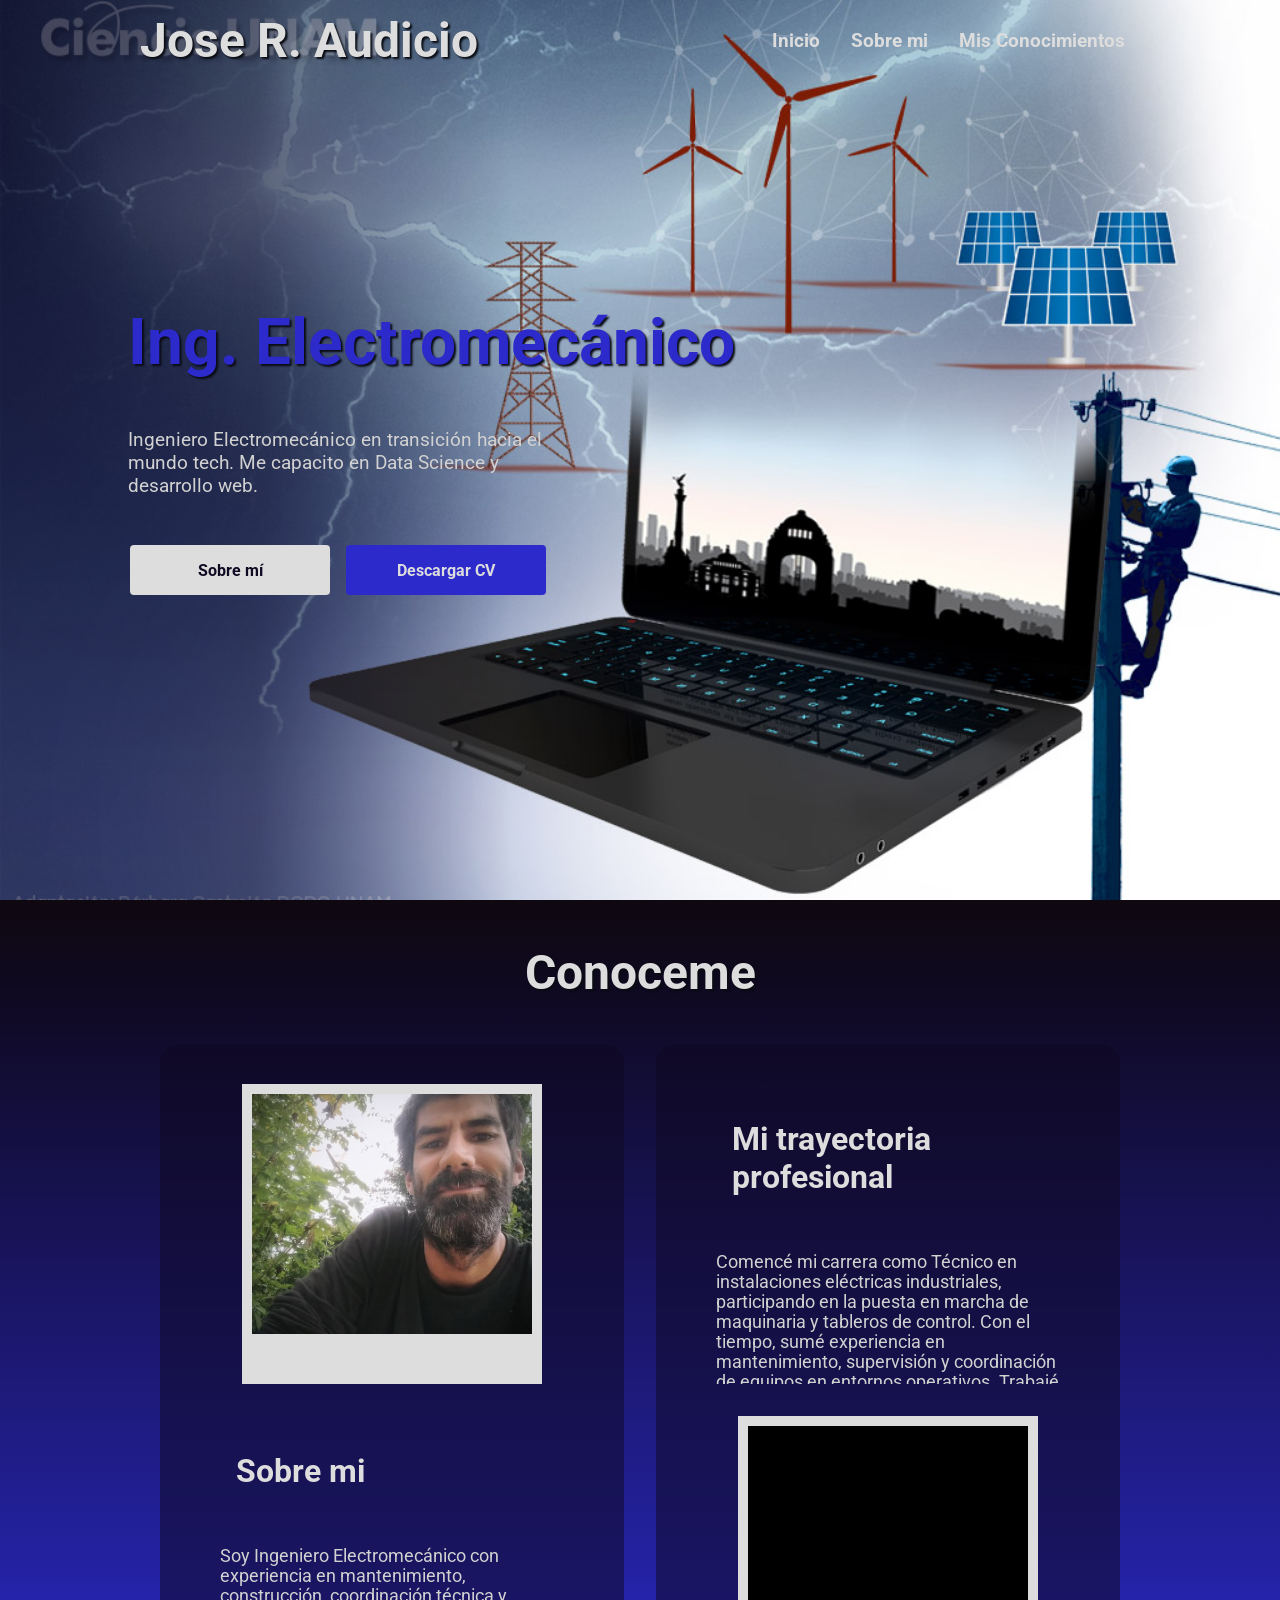
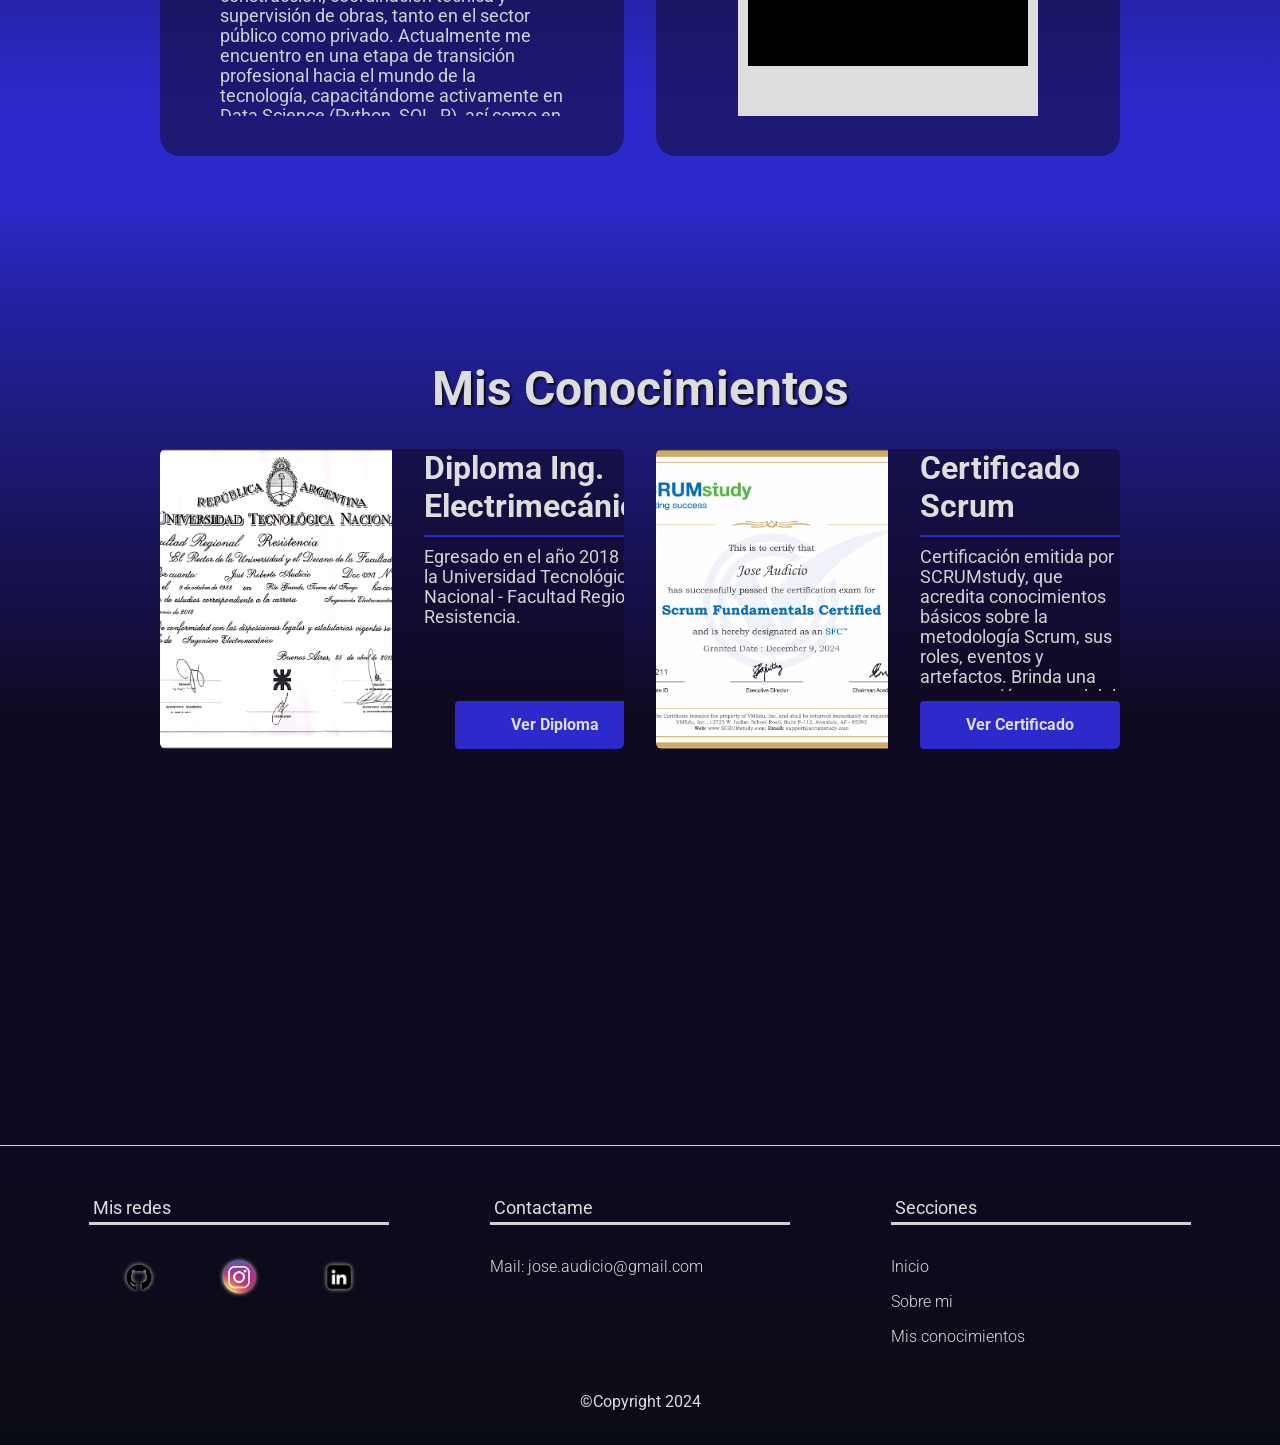
==== index.html @ 69bcb444 "Subida inicial del portfolio" ====
<!DOCTYPE html>
<html lang="es">
  <!-- explicacion: lo primero que deben incluir dentro del documento html es el head, 
    dentro de el agregaremos titulo, enlaces a hojas de estilo y fuentes entre otras cosas -->
  <head>
    <meta charset="UTF-8" />
    <meta name="viewport" content="width=device-width, initial-scale=1.0" />
    <title>Portfolio</title>
    <link rel="stylesheet" href="style.css" />
    <link rel="preconnect" href="https://fonts.googleapis.com" />
    <link rel="preconnect" href="https://fonts.gstatic.com" crossorigin />
    <link
      href="https://fonts.googleapis.com/css2?family=Roboto:wght@300;400;700&display=swap"
      rel="stylesheet"
    />
    <link rel="shortcut icon" href="./assets/favicon.ico" type="image/x-icon" /> <!-- CAMBIAR ESTAS IMAGENES/ICONOS-->
  </head>
  <!-- repaso de la estructura del head -->
  <!-- explicacion: Luego deben agregar el body -->
  <body class="scroll">
    <!-- explicacion: dentro del body lo primero que deben agregar es el header y la barra de navegacion -->
    <header class="encabezado">
      <nav class="navegacion">
        <a class="navegacion__enlace" href="#presentacion">
          <h2 class="navegacion__titulo">Jose R. Audicio</h2>
        </a>
        <ul class="enlaces">
          <li class="enlaces__item">
            <a class="enlaces__enlace" href="#presentacion">Inicio</a>
          </li>
          <li class="enlaces__item">
            <a class="enlaces__enlace" href="#sobre-mi">Sobre mi</a>
          </li>
          <li class="enlaces__item">
            <a class="enlaces__enlace" href="#conocimientos">Mis Conocimientos</a>
          </li>
        </ul>
      </nav>
    </header>
    <!-- repaso de la estructura del header y explicacion de los enlaces -->

    <!-- explicacion: A continuacion incluiremos la etiqueta main -->
    <main class="principal">
      <!-- explicacion: dentro de esta etiqueta agregaremos las diferentes secciones de nuestra página -->

      <!-- explicacion: Comenzaremos incluyendo una vista de presentacion -->
      <section class="presentacion" id="presentacion">
        <div class="presentacion__contenedor_info">
          <h1 class="presentacion__titulo">Ing. Electromecánico</h1>
          <p class="presentacion__parrafo">
            Ingeniero Electromecánico en transición hacia el mundo tech. Me capacito en Data Science y desarrollo web.
          </p>
          <div class="presentacion__contenedor_botones">
            <a href="#sobre-mi" class="boton" role="button">Sobre mí</a>
            <a
              href="./assets/docs/CV - Jose Audicio.pdf"
              target="_blank"
              class="boton boton_oscuro"
              role="button"
              >Descargar CV</a
            >
          </div>
        </div>
      </section>
      <!-- repaso de las partes de la seccion -->

      <!-- explicacion: Ahora agregaremos una seccion donde nos explayaremos 
        sobre nuestra historia personal, para ello escribiremos lo siguiente -->
      <article class="articulo sobre_mi" id="sobre-mi">
        <h2 class="articulo__titulo">Conoceme</h2>
        <div class="articulo__contenedor_descripciones">
          <section class="seccion_descripcion">
            <div class="seccion_descripcion__porta_retrato">
              <img
                class="seccion_descripcion__imagen"
                src="./assets/images/profile/yo-temp.png"
                alt="foto personal"
                title="Yo"
              />
            </div>
            <div
              class="seccion_descripcion__info scroll scroll_fino scroll_gris"
              aria-label="descripcion personal"
            >
              <h3 class="seccion_descripcion__titulo" id="sobre_mi">
                Sobre mi
              </h3>
              <p
                class="seccion_descripcion__parrafo"
                aria-label="Detalles sobre mi"
                aria-describedby="sobre_mi"
              >
              Soy Ingeniero Electromecánico con experiencia en mantenimiento, construcción, coordinación técnica y supervisión de obras,
              tanto en el sector público como privado. 
              Actualmente me encuentro en una etapa de transición profesional hacia el mundo de la tecnología, 
              capacitándome activamente en Data Science (Python, SQL, R), así como en herramientas de desarrollo web como HTML, CSS y Git/GitHub.
              Busco combinar mi base técnica y resolutiva con nuevas habilidades digitales para aportar valor en proyectos innovadores y con impacto.
              </p>
            </div>
          </section>
          <!-- explicacion: seguidamente tendremos una seccion muy similar a la anterior 
            pero cambiaremos el orden de los elementos dejando la imagen al final -->
          <section class="seccion_descripcion">
            <div
              class="seccion_descripcion__info scroll scroll_fino scroll_gris"
              aria-label="descripcion personal"
            >
              <h3 class="seccion_descripcion__titulo" id="mis_trayectoria">
                Mi trayectoria profesional
              </h3>
              <p
                class="seccion_descripcion__parrafo"
                aria-label="Detalles de mi trayectoria"
                aria-describedby="mi_trayectoria_titulo"
              >
              Comencé mi carrera como Técnico en instalaciones eléctricas industriales, participando en la puesta en marcha de maquinaria y tableros de control. 
              Con el tiempo, sumé experiencia en mantenimiento, supervisión y coordinación de equipos en entornos operativos. 
              Trabajé en empresas de distintos rubros, incluyendo la agroindustria y el sector gastronómico, donde llegué a desempeñarme como encargado de operaciones. A lo largo de estos años, 
              desarrollé habilidades técnicas, de gestión y resolución de problemas, que hoy complemento con formación en tecnologías digitales.
              </p>
            </div>
            <div class="seccion_descripcion__porta_retrato">
              <img
                class="seccion_descripcion__imagen"
                src="./assets/images/profile/negro.png"
                alt="negro"
                title="negro"
              />
            </div>
          </section>
        </div>
      </article>
      <!-- repaso article sobre mi y su estructura -->

      <!-- explicacion: En la seccion que sigue agregaremos los proyectos en los que trabajaron,
      no se preocupen si todavia no cuentan con ninguno, en el momento que comiencen a construirlos 
      podran ir actualizando la informacion de esta seccion -->
      <article class="articulo conocimientos" id="conocimientos">
        <h2 class="articulo__titulo">Mis Conocimientos</h2>
        <div class="contenedor_tarjetas_grid">
          <article
          class="tarjeta"
          aria-label="presentacion de mis conocimientos"
          >
            <img
              class="tarjeta__imagen"
              src="./assets/images/conocimientos/titulo.png"
              alt="imagen del proyecto"
              title="conocimientos 1"
            />
            <div class="tarjeta__contenido">
              <h3 class="tarjeta__titulo" id="titulo_proyecto_1">Diploma Ing. Electrimecánico</h3>
              <span class="tarjeta__divisor"></span>
              <p
                class="tarjeta__parrafo scroll scroll_fino"
                aria-label="descripcion de proyecto personal"
                aria-describedby="titulo_conocimientos_1"
              >
                Egresado en el año 2018 de la Universidad Tecnológica Nacional - Facultad Regional Resistencia.
              </p>
              <a href="./assets/docs/Titulo UTN.pdf" class="boton boton_oscuro" target="_blank"
                >Ver Diploma</a
              >
            </div>
          </article>
          <!-- explicacion: pueden agregar tantas tarjetas como deseen, para ejemplificar agregaremos seis. 
            Podemos hacerlo simplemente copiando y pegando. Yo en mi caso en algunas tarjetas agregare un pequeño cambio a los botones  -->
          <article
          class="tarjeta"
          aria-label="presentacion de mis conocimientos"
          >
            <img
              class="tarjeta__imagen"
              src="./assets/images/conocimientos/scrum.png"
              alt="imagen del proyecto"
              title="conocimientos 2"
            />
            <div class="tarjeta__contenido">
              <h3 class="tarjeta__titulo" id="titulo_proyecto_2">Certificado Scrum</h3>
              <span class="tarjeta__divisor"></span>
              <p
                class="tarjeta__parrafo scroll scroll_fino scroll_gris"
                aria-label="descripcion de proyecto personal"
                aria-describedby="titulo_conocimientos_2"
              >
              Certificación emitida por SCRUMstudy, que acredita conocimientos básicos sobre la metodología Scrum, 
              sus roles, eventos y artefactos. Brinda una comprensión general del marco ágil para la gestión de proyectos 
              y el trabajo en equipo.
              </p>
              <a href="./assets/docs/ScrumFundamentalsCertified-JoseAudicio-1060211.pdf" class="boton boton_oscuro" target="_blank"
                >Ver Certificado</a
              >
            </div>
          </article>
        </div>
      </article>
      <!-- repaso del articulo conocimientos -->
    </main>
    <!-- repaso de todo lo incluido en la etiqueta main -->

    <!-- Por ultimo deben agregar la etiqueta footer. 
      En esta aparecera nuestra informacion de contacto y 
      también inluiremos enlaces de navegacion y derechos. -->
    <footer class="pie_de_pagina" role="contentinfo">
      <!-- explicacion: la primer columna sera para nuestras redes,
        cabe aclarar que la estructura sera similar en todos los casos y solo habrá pequeños cambios -->
      <div class="pie_de_pagina__columna">
        <h4 class="pie_de_pagina__titulo_columna">Mis redes</h4>
        <ul class="enlaces enlaces_redes">
          <li class="enlaces__item">
            <a
              class="enlaces__enlace enlaces__enlace_footer"
              href="https://github.com/JosePaen"
              target="_blank"
              ><img
                class="enlaces__icono"
                src="./assets/images/logos/github-logo.png"
                alt="logo de github"
                title="github"
            /></a>
          </li>
          <li class="enlaces__item">
            <a
              class="enlaces__enlace enlaces__enlace_footer"
              href="https://www.instagram.com/josepaen/"
              target="_blank"
            >
              <img
                class="enlaces__icono"
                src="./assets/images/logos/ig-logo.png"
                alt="logo de instagram"
                title="instagram"
              />
            </a>
          </li>
          <li class="enlaces__item">
            <a
              class="enlaces__enlace enlaces__enlace_footer"
              href="https://www.linkedin.com/in/jose-audicio/"
              target="_blank"
              ><img
                class="enlaces__icono"
                src="./assets/images/logos/linkedin-logo.png"
                alt="logo de X"
                title="X"
            /></a>
          </li>
        </ul>
      </div>
      <!-- explicacion: la segunda columna sera para nuestros medios de contacto  -->
      <div class="pie_de_pagina__columna">
        <h4 class="pie_de_pagina__titulo_columna">Contactame</h4>
        <ul class="enlaces enlaces_vertical">
          <li class="enlaces__item">
            <a
              class="enlaces__enlace enlaces__enlace_footer"
              href="mailto:jose.audicio@gmail.com"
              target="_blank"
              >Mail: jose.audicio@gmail.com</a
            >
          </li>
        </ul>
      </div>
      <!-- explicacion: la ultima columna sera para los enlaces de navegacion -->
      <div class="pie_de_pagina__columna" role="navigation">
        <h4 class="pie_de_pagina__titulo_columna">Secciones</h4>
        <ul class="enlaces enlaces_vertical">
          <li class="enlaces__item">
            <a
              class="enlaces__enlace enlaces__enlace_footer"
              href="#presentacion"
              >Inicio</a
            >
          </li>
          <li class="enlaces__item">
            <a class="enlaces__enlace enlaces__enlace_footer" href="#sobre-mi"
              >Sobre mi</a
            >
          </li>
          <li class="enlaces__item">
            <a class="enlaces__enlace enlaces__enlace_footer" href="#conocimientos"
              >Mis conocimientos</a
            >
          </li>
        </ul>
      </div>
      <!-- por ultimo los derechos de la pagina -->
      <div class="pie_de_pagina__copyright">
        <p>©️Copyright 2024</p>
      </div>
    </footer>
    <!-- repaso de los elementos en el footer -->
  </body>
</html>
---- style.css ----
:root {
    /* colors */
    --texto-primario: #dddddd;
    --texto-secundario: #d1d1d1;
    --fondo-primario: #0f0921;
    --fondo-primario-transparente: #0f092180;
    --fondo-secundario: #0a0c13;
    --color-primario: #2c2acb;
    --color-primario-apagado: #2422a3;
    --color-secundario: #9b70f9;
    --color-terciario: #6f6f6f;
  
    /* sizes */
    --presentacion-titulo-tamanio: 4rem;
    --presentacion-titulo-tamanio-grande: 3.4rem;
    --presentacion-descripcion-tamanio: 1.2rem;
    --titulo-tamanio: 3rem;
    --sub-titulo-tamanio: 2rem;
    --texto-tamanio: 1.1rem;
    --enlaces-tamanio: 1.2rem;
    --texto-peso-grueso: 700;
    --texto-peso-regular: 400;
    --texto-peso-fino: 300;
  }
  
  /* estilos generales */
  * {
    /* normalizador */
    box-sizing: border-box;
    padding: 0;
    margin: 0;
    /* generales */
    color: var(--texto-primario);
    scroll-behavior: smooth;
    font-family: "Roboto", sans-serif;
    font-style: normal;
  }
  
  html {
    background-color: var(--fondo-primario);
  }
  body {
    min-height: 100%;
    position: relative;
  }
  
  /* Hola, en este video continuaremos agregando estilos al proyecto. 
  Para esto mismo deberemos utilizar las clases que utilizamos anteriormente en las etiquetas de html. 
  Comencemos siguiendo la estructura de nuestro documento html de arriba hacia abajo. Para facilitar esto
  escribamos la misma (comentarios: encabezado, principal, presentacion, articulo, seccion descripcion,
   pie de pagina) 
  recuerden que tambien teniamos elementos que podian repetirse en varios lugares de la pagina, los mismos 
  los escribiremos al final (comentarios: enlaces, botones, tarjetas) */
  
  /* encabezado */
  .encabezado { /* listo */
    position: absolute;
    width: 100%;
    left: 0;
    top: 0;
  }
  .navegacion {  /* listo */
    height: 80px;
    display: flex;
    justify-content: space-around;
    align-items: center;
    background-color: transparent;
  }
  .navegacion__enlace { /* listo */
    text-decoration: none;
  }
  .navegacion__titulo { /* listo */
    font-size: var(--titulo-tamanio);
    text-shadow: 2px 2px 2px var(--fondo-secundario);
  }
  
  /* principal */
  .principal { /* listo */
    background-color: var(--fondo-primario);
  }
  
  /* presentacion */
  .presentacion { /* listo */
    width: 100%; 
    height: 100vh;
    background-image: url("./assets/images/profile/transicion_elec_soft.png");
    background-size: cover;
    background-position: center;
  }
  .presentacion__contenedor_info { /* listo */
    width: 100%;
    height: 100%;
    padding: 10%;
    display: flex;
    flex-direction: column;
    justify-content: center;
    align-items: flex-start;
    gap: 3rem;
    background: linear-gradient(
      90deg,
      var(--fondo-primario-transparente) 20%,
      transparent 40%
    );
  }
  .presentacion__contenedor_botones {
    width: 420px;
    display: flex;
    justify-content: center;
    gap: 1rem;
  }
  
  .presentacion__titulo { /* listo */
    font-size: var(--presentacion-titulo-tamanio);
    color: var(--color-primario);
    text-shadow: 2px 2px 2px var(--fondo-secundario);
    /*  animation: cambiar-color 8s linear infinite alternate; */
  }
  
  .presentacion__parrafo { /* listo */
    max-width: 460px;
    font-size: var(--presentacion-descripcion-tamanio);
    color: var(--texto-secundario);
    text-wrap: pretty;
  }
  
  /* articulo */
  .articulo { /* listo */
    width: 100%;
    height: 100vh;
    padding: 2rem 10rem;
    display: flex;
    flex-direction: column;
    justify-content: space-evenly;
    align-items: center;
    gap: 1rem;
  }
  .sobre_mi { /* listo */
    background: linear-gradient(
      180deg,
      rgb(15 8 16) 0%,
      var(--fondo-primario) 10%,
      var(--color-primario-apagado) 75%,
      var(--color-primario) 90%
    );
  }
  .conocimientos { /* listo */
    background: linear-gradient(
      180deg,
      var(--color-primario) 0%,
      var(--color-primario-apagado) 10%,
      var(--fondo-primario) 55%
    );
    /* eliminar en el video 3 */
    height: max-content;
    padding-top: 10rem;
  }
  
  .articulo__titulo {
    font-size: var(--titulo-tamanio);
    text-align: center;
    margin-bottom: 1rem;
    text-shadow: 2px 2px 2px var(--fondo-secundario);
  }
  .articulo__contenedor_descripciones {
    display: flex;
    justify-content: center;
    gap: 2rem;
  }
  
  /* seccion descripcion */
  .seccion_descripcion { /* listo */
    /* position: relative; */
    display: flex;
    flex-direction: column;
    justify-content: center;
    align-items: center;
    gap: 2rem;
    padding: 40px;
    background-color: var(--fondo-primario-transparente);
    border-radius: 20px;
  }
  
  .seccion_descripcion__porta_retrato {
    height: 300px;
    width: 300px;
    padding: 10px;
    background-color: var(--texto-primario);
    /*   background-color: transparent; */
    cursor: pointer;
  }
  .seccion_descripcion__imagen { /* listo */
    width: 100%;
    height: 240px;
    /* width: 300px;
    height: 300px;
    padding: 10px;
    padding-bottom: 50px;
    background-color: var(--texto-primario);
    position: absolute;
    top: 40px;
    left: 50%;
    transform: translateX(-50%); */
    object-fit: cover;
    /* transition: left 0.3s ease, right 0.3s ease, top 0.3s ease, bottom 0.3s ease,
      width 0.3s ease, height 0.3s ease, padding 0.3s ease,
      background-color 0.3s ease, transform 0.3s ease,
      border-radius 0.1s 0.2s ease; */
  }
  /* .seccion_descripcion__imagen_variante {
    top: auto;
    bottom: 40px;
  }
  
  .seccion_descripcion__imagen:hover {
    width: 100%;
    height: 100%;
    padding: 10px;
    background-color: var(--texto-primario);
    left: 0;
    top: 0;
    border-radius: 20px;
    transform: translateX(0);
  }
  .seccion_descripcion__imagen_variante:hover {
    top: auto;
    bottom: 0;
  } */
  
  .seccion_descripcion__info { /* listo */
    display: flex;
    flex-direction: column;
    max-width: 800px;
    max-height: 300px;
    align-items: flex-start;
    overflow-y: auto;
    overflow-x: hidden;
    padding: 20px;
  }
  .seccion_descripcion__titulo {
    font-size: var(--sub-titulo-tamanio);
    padding: 1rem;
    margin-bottom: 40px;
  }
  .seccion_descripcion__parrafo {
    font-size: var(--texto-tamanio);
    color: var(--texto-secundario);
    text-wrap: pretty;
  }
  
  /* pie de pagina */
  .pie_de_pagina {
    width: 100%;
    height: 300px;
    display: flex;
    padding: 20px;
    padding-top: 3rem;
    justify-content: space-evenly;
    align-items: flex-start;
    flex-wrap: wrap;
    gap: 2rem;
    background-color: var(--fondo-primario);
    background: linear-gradient(
      180deg,
      var(--fondo-primario) 0%,
      var(--fondo-secundario) 100%
    );
    border-top: 1px solid var(--texto-secundario);
  }
  .pie_de_pagina__columna {
    flex-basis: 300px;
    min-height: 100px;
    display: flex;
    flex-direction: column;
    justify-content: flex-start;
    align-items: flex-start;
    gap: 2rem;
  }
  .pie_de_pagina__copyright {
    flex-basis: 100%;
    display: flex;
    justify-content: center;
    align-items: center;
  }
  .pie_de_pagina__titulo_columna {
    width: 100%;
    font-size: var(--texto-tamanio);
    font-weight: var(--texto-peso-regular);
    padding: 4px;
    border-bottom: 3px solid var(--texto-secundario);
  }
  /* enlaces */
  .enlaces {
    width: 30%;
    display: flex;
    justify-content: space-around;
    align-items: center;
  }
  .enlaces_redes {
    width: 100%;
  }
  .enlaces_vertical {
    width: 100%;
    flex-direction: column;
    gap: 1rem;
    align-items: flex-start;
  }
  .enlaces__item {
    list-style: none;
  }
  .enlaces__enlace {
    font-size: var(--enlaces-tamanio);
    font-weight: var(--texto-peso-grueso);
    color: var(--texto-primario);
    text-decoration: none;
    /* transition: color 0.3s ease; */
  }
  .enlaces__enlace_footer {
    font-size: var(--enlaces-tamanio-pequenio);
    font-weight: var(--texto-peso-fino);
  }
  .enlaces__icono {
    width: 40px;
    aspect-ratio: 1;
    filter: drop-shadow(0px 0px 2px var(--texto-primario));
  }
  /* .enlaces__icono:hover {
    filter: drop-shadow(0px 0px 4px var(--texto-primario));
  }
  .enlaces__enlace:hover,
  .enlaces__enlace:focus {
    color: var(--color-primario);
  } */
  /* botones */
  .boton {
    display: flex;
    justify-content: center;
    align-items: center;
    width: 200px;
    height: 50px;
    font-weight: var(--texto-peso-grueso);
    text-decoration: none;
    background-color: var(--texto-primario);
    color: var(--fondo-primario);
    border-radius: 4px;
    /* transition: background-color 0.3s ease, color 0.3s ease; */ /* agregar en semana siguiente */
  }
  /* .boton:hover {
    color: var(--texto-primario);
    background-color: var(--color-primario-apagado);
  } */
  .boton_oscuro {
    color: var(--texto-primario);
    background-color: var(--color-primario);
  }
  /* .boton_oscuro:hover {
    color: var(--texto-primario);
    background-color: var(--color-primario-apagado);
  } */
  
  /* tarjetas */
  .contenedor_tarjetas_grid {
    display: grid;
    grid-template-columns: 1fr 1fr;
    /* grid-template-columns: 1fr 1fr 1fr; */
    grid-template-rows: 1fr 1fr auto;
    gap: 2rem;
  }
  .tarjeta {
    max-width: 600px;
    height: 300px;
    background-color: var(--fondo-primario-transparente);
    border-radius: 0.375rem;
    box-shadow: 0 0 8px var(--color-primario-transparente);
    /* position: relative; */
    overflow: hidden;
    /* transition: box-shadow 0.3s ease; */
    /* eliminar display flex en video 3 */
    display: flex;
  }
  .tarjeta__contenido {
    /* position: absolute;
    left: 0;
    top: 0;
    height: 100%;
    width: 100%;*/
    padding: 0 2rem;
    display: flex;
    flex-direction: column;
    justify-content: center;
    align-items: flex-start;
    gap: 10px;
    /* background-color: var(--fondo-primario-transparente); */
    /* backdrop-filter: blur(4px); */
    /* opacity: 0; */
    /* transition: opacity 0.3s ease; */
  }
  .tarjeta__contenido .boton {
    align-self: flex-end;
  }
  .tarjeta__titulo {
    font-size: var(--sub-titulo-tamanio);
  }
  .tarjeta__divisor {
    width: 100%;
    height: 2px;
    background-color: var(--color-primario);
  }
  
  .tarjeta__parrafo {
    font-size: var(--texto-tamanio);
    color: var(--texto-secundario);
    overflow: auto;
    flex-basis: 150px;
    text-wrap: pretty;
  }
  .tarjeta__imagen {
    height: 100%;
    width: 50%;
    /* width: 100%; */
    object-fit: cover;
    /* transition: transform 0.3s ease-in; */
  }
  /* .tarjeta:hover {
    box-shadow: 0px 0px 12px var(--fondo-secundario);
  }
  .tarjeta:hover > .tarjeta__imagen {
    transform: scale(1.2);
  }
  .tarjeta:hover > .tarjeta__contenido {
    opacity: 1;
  } */
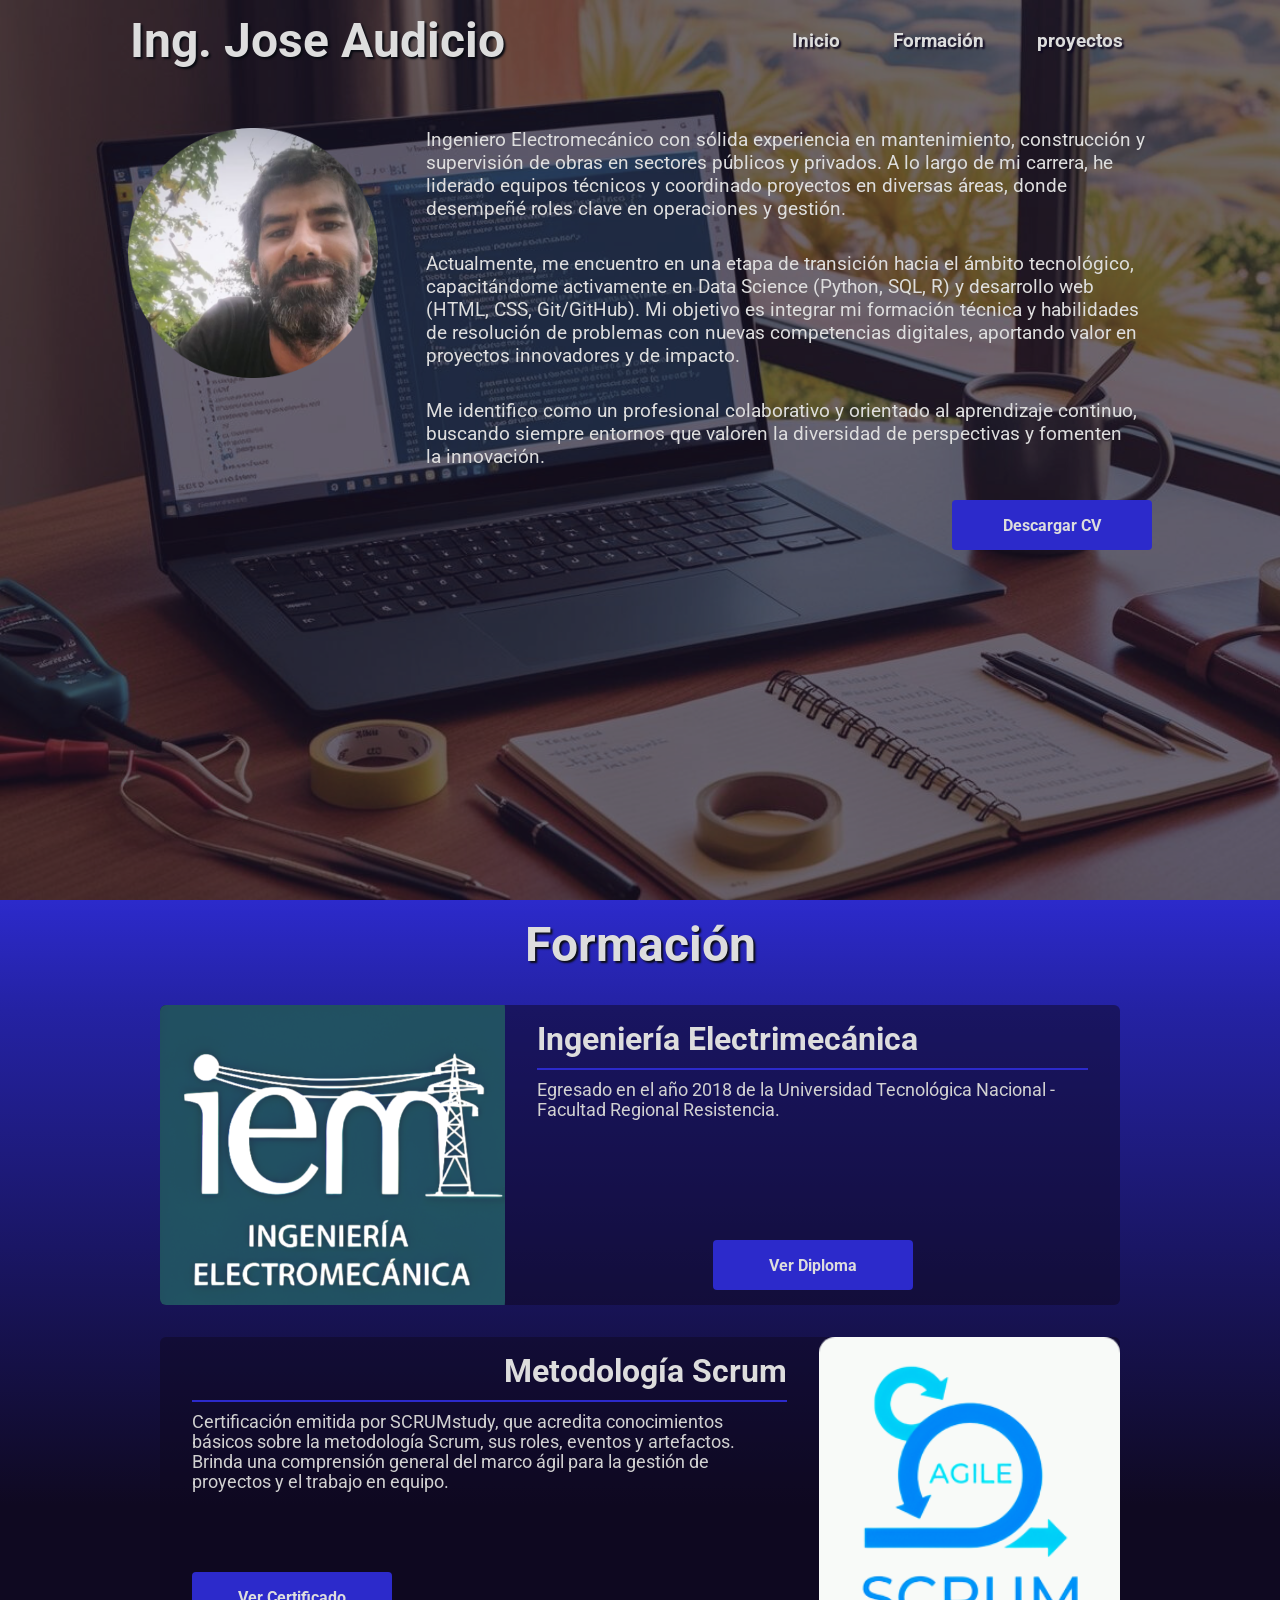
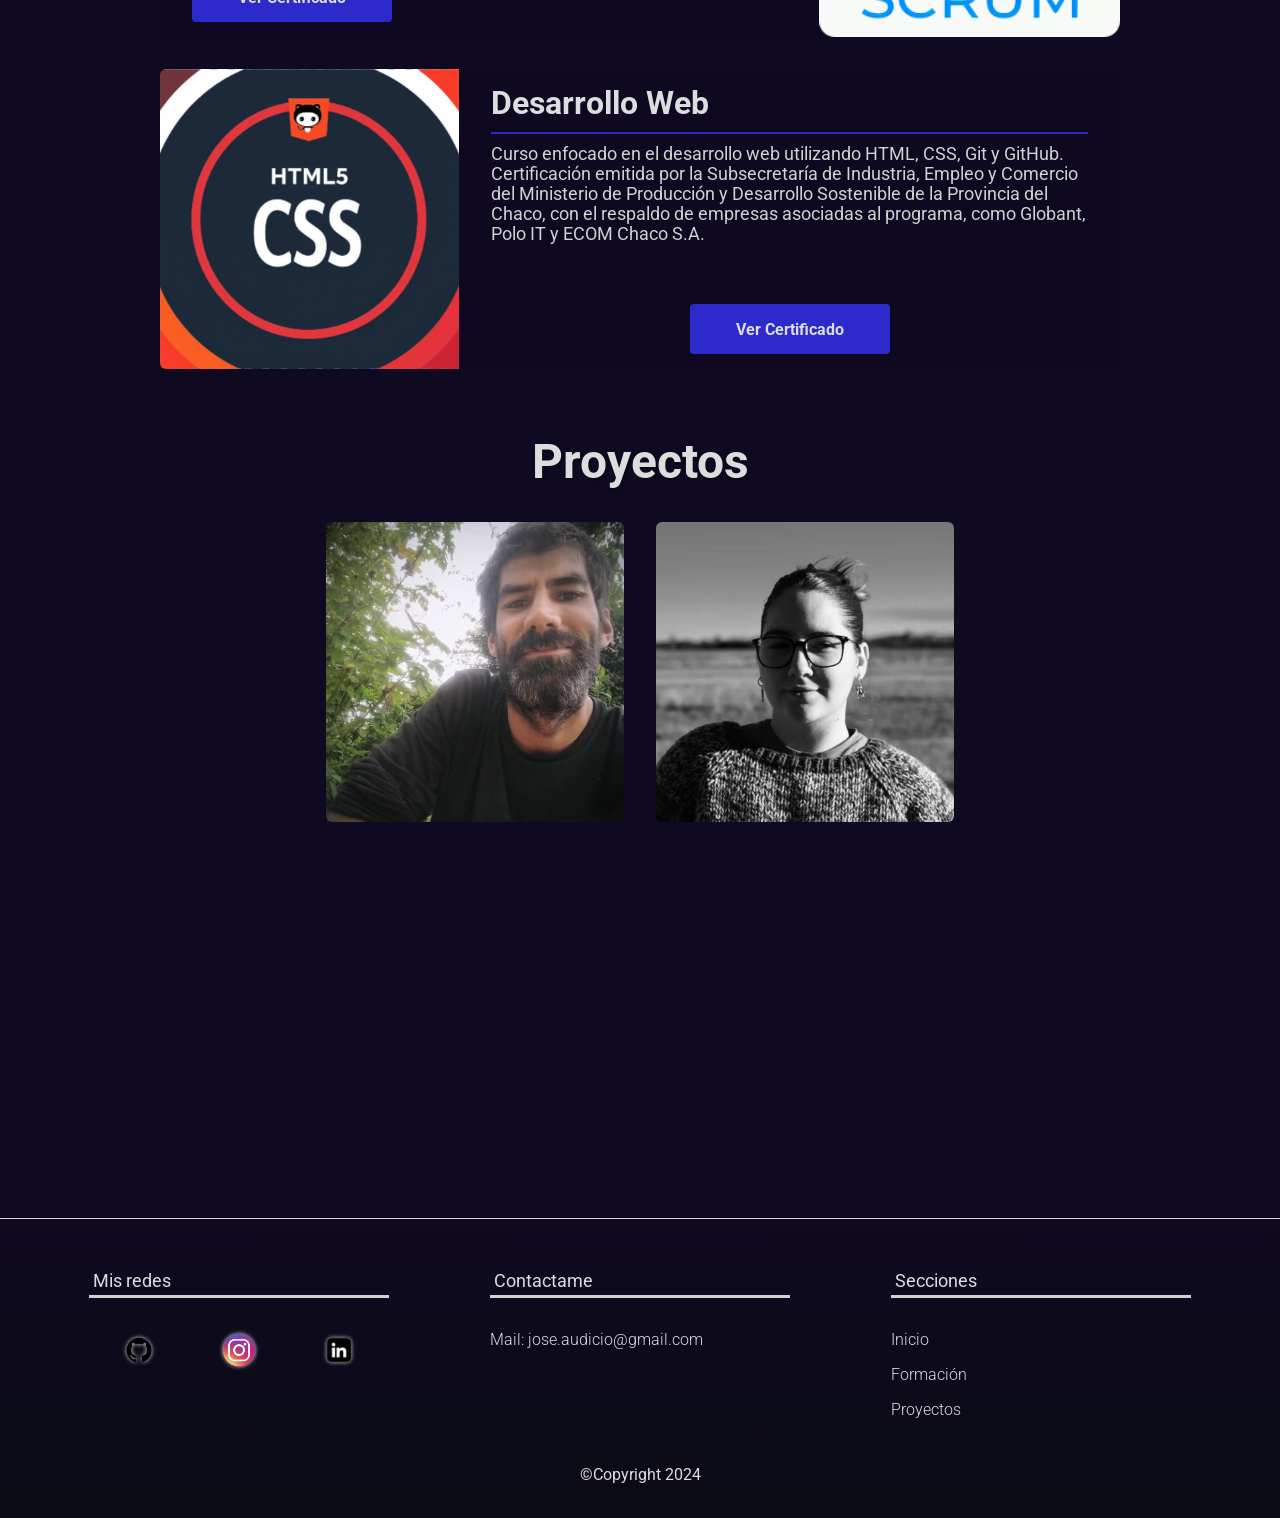
==== commit ef2c2d56: "Actualice la estructura, el estilo, imagenes y hubicación de cada sección" ====
--- a/index.html
+++ b/index.html
@@ -5,7 +5,7 @@
   <head>
     <meta charset="UTF-8" />
     <meta name="viewport" content="width=device-width, initial-scale=1.0" />
-    <title>Portfolio</title>
+    <title>Ing Audicio</title>
     <link rel="stylesheet" href="style.css" />
     <link rel="preconnect" href="https://fonts.googleapis.com" />
     <link rel="preconnect" href="https://fonts.gstatic.com" crossorigin />
@@ -13,7 +13,7 @@
       href="https://fonts.googleapis.com/css2?family=Roboto:wght@300;400;700&display=swap"
       rel="stylesheet"
     />
-    <link rel="shortcut icon" href="./assets/favicon.ico" type="image/x-icon" /> <!-- CAMBIAR ESTAS IMAGENES/ICONOS-->
+    <link rel="shortcut icon" href="./assets/images/profile/yo-temp.png" type="image/x-icon" /> <!-- CAMBIAR ESTAS IMAGENES/ICONOS-->
   </head>
   <!-- repaso de la estructura del head -->
   <!-- explicacion: Luego deben agregar el body -->
@@ -22,17 +22,17 @@
     <header class="encabezado">
       <nav class="navegacion">
         <a class="navegacion__enlace" href="#presentacion">
-          <h2 class="navegacion__titulo">Jose R. Audicio</h2>
+          <h2 class="navegacion__titulo"> Ing. Jose Audicio </h2>
         </a>
         <ul class="enlaces">
           <li class="enlaces__item">
             <a class="enlaces__enlace" href="#presentacion">Inicio</a>
           </li>
           <li class="enlaces__item">
-            <a class="enlaces__enlace" href="#sobre-mi">Sobre mi</a>
-          </li>
-          <li class="enlaces__item">
-            <a class="enlaces__enlace" href="#conocimientos">Mis Conocimientos</a>
+            <a class="enlaces__enlace" href="#formacion">Formación</a>
+          </li>
+          <li class="enlaces__item">
+            <a class="enlaces__enlace" href="#proyectos">proyectos</a>
           </li>
         </ul>
       </nav>
@@ -45,13 +45,23 @@
 
       <!-- explicacion: Comenzaremos incluyendo una vista de presentacion -->
       <section class="presentacion" id="presentacion">
+        <div class="presentacion__contenedor">
+          <div class="presentacion__imagen">
+            <img src="./assets/images/profile/yo-temp.png" alt="Foto de José Audicio" />
+          </div>
         <div class="presentacion__contenedor_info">
-          <h1 class="presentacion__titulo">Ing. Electromecánico</h1>
           <p class="presentacion__parrafo">
-            Ingeniero Electromecánico en transición hacia el mundo tech. Me capacito en Data Science y desarrollo web.
+            Ingeniero Electromecánico con sólida experiencia en mantenimiento, construcción y supervisión de obras en sectores públicos y privados. A lo largo de mi carrera, he liderado equipos técnicos y coordinado proyectos en diversas áreas, donde desempeñé roles clave en operaciones y gestión.
+          </p>
+        
+          <p class="presentacion__parrafo">
+            Actualmente, me encuentro en una etapa de transición hacia el ámbito tecnológico, capacitándome activamente en Data Science (Python, SQL, R) y desarrollo web (HTML, CSS, Git/GitHub). Mi objetivo es integrar mi formación técnica y habilidades de resolución de problemas con nuevas competencias digitales, aportando valor en proyectos innovadores y de impacto.
+          </p>
+        
+          <p class="presentacion__parrafo">
+            Me identifico como un profesional colaborativo y orientado al aprendizaje continuo, buscando siempre entornos que valoren la diversidad de perspectivas y fomenten la innovación.
           </p>
           <div class="presentacion__contenedor_botones">
-            <a href="#sobre-mi" class="boton" role="button">Sobre mí</a>
             <a
               href="./assets/docs/CV - Jose Audicio.pdf"
               target="_blank"
@@ -63,80 +73,8 @@
         </div>
       </section>
       <!-- repaso de las partes de la seccion -->
-
-      <!-- explicacion: Ahora agregaremos una seccion donde nos explayaremos 
-        sobre nuestra historia personal, para ello escribiremos lo siguiente -->
-      <article class="articulo sobre_mi" id="sobre-mi">
-        <h2 class="articulo__titulo">Conoceme</h2>
-        <div class="articulo__contenedor_descripciones">
-          <section class="seccion_descripcion">
-            <div class="seccion_descripcion__porta_retrato">
-              <img
-                class="seccion_descripcion__imagen"
-                src="./assets/images/profile/yo-temp.png"
-                alt="foto personal"
-                title="Yo"
-              />
-            </div>
-            <div
-              class="seccion_descripcion__info scroll scroll_fino scroll_gris"
-              aria-label="descripcion personal"
-            >
-              <h3 class="seccion_descripcion__titulo" id="sobre_mi">
-                Sobre mi
-              </h3>
-              <p
-                class="seccion_descripcion__parrafo"
-                aria-label="Detalles sobre mi"
-                aria-describedby="sobre_mi"
-              >
-              Soy Ingeniero Electromecánico con experiencia en mantenimiento, construcción, coordinación técnica y supervisión de obras,
-              tanto en el sector público como privado. 
-              Actualmente me encuentro en una etapa de transición profesional hacia el mundo de la tecnología, 
-              capacitándome activamente en Data Science (Python, SQL, R), así como en herramientas de desarrollo web como HTML, CSS y Git/GitHub.
-              Busco combinar mi base técnica y resolutiva con nuevas habilidades digitales para aportar valor en proyectos innovadores y con impacto.
-              </p>
-            </div>
-          </section>
-          <!-- explicacion: seguidamente tendremos una seccion muy similar a la anterior 
-            pero cambiaremos el orden de los elementos dejando la imagen al final -->
-          <section class="seccion_descripcion">
-            <div
-              class="seccion_descripcion__info scroll scroll_fino scroll_gris"
-              aria-label="descripcion personal"
-            >
-              <h3 class="seccion_descripcion__titulo" id="mis_trayectoria">
-                Mi trayectoria profesional
-              </h3>
-              <p
-                class="seccion_descripcion__parrafo"
-                aria-label="Detalles de mi trayectoria"
-                aria-describedby="mi_trayectoria_titulo"
-              >
-              Comencé mi carrera como Técnico en instalaciones eléctricas industriales, participando en la puesta en marcha de maquinaria y tableros de control. 
-              Con el tiempo, sumé experiencia en mantenimiento, supervisión y coordinación de equipos en entornos operativos. 
-              Trabajé en empresas de distintos rubros, incluyendo la agroindustria y el sector gastronómico, donde llegué a desempeñarme como encargado de operaciones. A lo largo de estos años, 
-              desarrollé habilidades técnicas, de gestión y resolución de problemas, que hoy complemento con formación en tecnologías digitales.
-              </p>
-            </div>
-            <div class="seccion_descripcion__porta_retrato">
-              <img
-                class="seccion_descripcion__imagen"
-                src="./assets/images/profile/negro.png"
-                alt="negro"
-                title="negro"
-              />
-            </div>
-          </section>
-        </div>
-      </article>
-      <!-- repaso article sobre mi y su estructura -->
-
-      <!-- explicacion: En la seccion que sigue agregaremos los proyectos en los que trabajaron,
-      no se preocupen si todavia no cuentan con ninguno, en el momento que comiencen a construirlos 
-      podran ir actualizando la informacion de esta seccion -->
-      <article class="articulo conocimientos" id="conocimientos">
-        <h2 class="articulo__titulo">Mis Conocimientos</h2>
+      <article class="articulo conocimientos" id="formacion">
+        <h2 class="articulo__titulo">Formación</h2>
         <div class="contenedor_tarjetas_grid">
           <article
           class="tarjeta"
@@ -149,7 +87,7 @@
               title="conocimientos 1"
             />
             <div class="tarjeta__contenido">
-              <h3 class="tarjeta__titulo" id="titulo_proyecto_1">Diploma Ing. Electrimecánico</h3>
+              <h3 class="tarjeta__titulo" id="titulo_proyecto_1">Ingeniería Electrimecánica</h3>
               <span class="tarjeta__divisor"></span>
               <p
                 class="tarjeta__parrafo scroll scroll_fino"
@@ -165,30 +103,117 @@
           </article>
           <!-- explicacion: pueden agregar tantas tarjetas como deseen, para ejemplificar agregaremos seis. 
             Podemos hacerlo simplemente copiando y pegando. Yo en mi caso en algunas tarjetas agregare un pequeño cambio a los botones  -->
+          <article class="tarjeta tarjeta--invertida" aria-label="presentacion de mis conocimientos">
+            <img
+              class="tarjeta__imagen"
+              src="./assets/images/conocimientos/scrum.png"
+              alt="imagen del proyecto"
+              title="conocimientos 2"
+            />
+            <div class="tarjeta__contenido">
+              <h3 class="tarjeta__titulo" id="titulo_proyecto_2">Metodología Scrum</h3>
+              <span class="tarjeta__divisor"></span>
+              <p class="tarjeta__parrafo scroll scroll_fino scroll_gris" aria-describedby="titulo_conocimientos_2">
+                Certificación emitida por SCRUMstudy, que acredita conocimientos básicos sobre la metodología Scrum, 
+                sus roles, eventos y artefactos. Brinda una comprensión general del marco ágil para la gestión de proyectos 
+                y el trabajo en equipo.
+              </p>
+              <a href="./assets/docs/ScrumFundamentalsCertified-JoseAudicio-1060211.pdf" class="boton boton_oscuro" target="_blank">Ver Certificado</a>
+            </div>
+          </article>
           <article
           class="tarjeta"
           aria-label="presentacion de mis conocimientos"
           >
             <img
               class="tarjeta__imagen"
-              src="./assets/images/conocimientos/scrum.png"
-              alt="imagen del proyecto"
-              title="conocimientos 2"
+              src="./assets/images/conocimientos/etapa 1.png"
+              alt="imagen del proyecto"
+              title="conocimientos 3"
             />
             <div class="tarjeta__contenido">
-              <h3 class="tarjeta__titulo" id="titulo_proyecto_2">Certificado Scrum</h3>
+              <h3 class="tarjeta__titulo" id="titulo_proyecto_2">Desarrollo Web</h3>
               <span class="tarjeta__divisor"></span>
               <p
                 class="tarjeta__parrafo scroll scroll_fino scroll_gris"
                 aria-label="descripcion de proyecto personal"
                 aria-describedby="titulo_conocimientos_2"
               >
-              Certificación emitida por SCRUMstudy, que acredita conocimientos básicos sobre la metodología Scrum, 
-              sus roles, eventos y artefactos. Brinda una comprensión general del marco ágil para la gestión de proyectos 
-              y el trabajo en equipo.
-              </p>
-              <a href="./assets/docs/ScrumFundamentalsCertified-JoseAudicio-1060211.pdf" class="boton boton_oscuro" target="_blank"
+              Curso enfocado en el desarrollo web utilizando HTML, CSS, Git y GitHub. 
+              Certificación emitida por la Subsecretaría de Industria, Empleo y Comercio del 
+              Ministerio de Producción y Desarrollo Sostenible de la Provincia del Chaco, 
+              con el respaldo de empresas asociadas al programa, como Globant, Polo IT y ECOM Chaco S.A.
+              </p>
+              <a href="./assets/docs/Desarrollo Web - Informatorio.pdf" class="boton boton_oscuro" target="_blank"
                 >Ver Certificado</a
+              >
+            </div>
+          </article>
+        </div>
+      </article>
+
+      <!-- explicacion: Ahora agregaremos una seccion donde nos explayaremos 
+        sobre nuestra historia personal, para ello escribiremos lo siguiente -->
+
+      <!-- explicacion: En la seccion que sigue agregaremos los proyectos en los que trabajaron,
+      no se preocupen si todavia no cuentan con ninguno, en el momento que comiencen a construirlos 
+      podran ir actualizando la informacion de esta seccion -->
+      <article class="articulo proyectos" id="proyectos">
+        <h2 class="articulo__titulo__proyecto">Proyectos</h2>
+        <div class="contenedor_tarjetas_grid_proyecto">
+          <article
+          class="tarjeta__proyecto"
+          aria-label="presentacion de mis conocimientos"
+          >
+            <img
+              class="tarjeta__imagen__proyecto"
+              src="./assets/images/Proyectos/Jose.png"
+              alt="imagen del proyecto"
+              title="proyecto 1"
+            />
+            <div class="tarjeta__contenido__proyecto">
+              <h3 class="tarjeta__titulo__proyecto" id="titulo_proyecto_1">Portfolio</h3>
+              <span class="tarjeta__divisor__proyecto"></span>
+              <p
+                class="tarjeta__parrafo__proyecto scroll scroll_fino"
+                aria-label="descripcion de proyecto personal"
+                aria-describedby="titulo_conocimientos_1"
+              >
+              Proyecto inicial del curso de desarrollo web.
+              Portfolio profesional donde aplico HTML, CSS y GitHub para presentar mi perfil y formación.
+              </p>
+              <a href="https://josepaen.github.io/Portfolio/" class="boton boton_oscuro" target="_blank"
+                >Ir al proyecto</a
+              >
+            </div>
+          </article>
+          <!-- explicacion: pueden agregar tantas tarjetas como deseen, para ejemplificar agregaremos seis. 
+            Podemos hacerlo simplemente copiando y pegando. Yo en mi caso en algunas tarjetas agregare un pequeño cambio a los botones  -->
+          <article
+          class="tarjeta__proyecto"
+          aria-label="presentacion de mis conocimientos"
+          >
+            <img
+              class="tarjeta__imagen__proyecto"
+              src="./assets/images/Proyectos/Justi.png"
+              alt="imagen del proyecto"
+              title="conocimientos 2"
+            />
+            <div class="tarjeta__contenido__proyecto">
+              <h3 class="tarjeta__titulo__proyecto" id="titulo_proyecto_2">Portfolio</h3>
+              <span class="tarjeta__divisor__proyecto"></span>
+              <p
+                class="tarjeta__parrafo__proyecto scroll scroll_fino scroll_gris"
+                aria-label="descripcion de proyecto personal"
+                aria-describedby="titulo_conocimientos_2"
+              >
+              Portolio para la diseñadora La Justi 
+              Lorem, ipsum dolor sit amet consectetur adipisicing elit. Ratione hic aut nisi unde reiciendis natus, cumque dignissimos reprehenderit perspiciatis impedit et eum architecto dicta odio in voluptatum nostrum ipsa repellat.
+              Lorem ipsum, dolor sit amet consectetur adipisicing elit. Maiores porro, nihil unde autem alias repellat sapiente adipisci nemo illo rem incidunt natus eius pariatur vel dolor tempore illum consequuntur nisi.
+              Lorem ipsum dolor sit amet, consectetur adipisicing elit. Blanditiis soluta doloribus sed repellendus quo obcaecati eum illo id accusantium distinctio voluptate eos, sequi perspiciatis. Optio quod sit voluptates tempora dolore!
+              </p>
+              <a href="./assets/images/Proyectos/Justi.png" class="boton boton_oscuro" target="_blank"
+                >Ir al proyecto</a
               >
             </div>
           </article>
@@ -273,13 +298,13 @@
             >
           </li>
           <li class="enlaces__item">
-            <a class="enlaces__enlace enlaces__enlace_footer" href="#sobre-mi"
-              >Sobre mi</a
-            >
-          </li>
-          <li class="enlaces__item">
-            <a class="enlaces__enlace enlaces__enlace_footer" href="#conocimientos"
-              >Mis conocimientos</a
+            <a class="enlaces__enlace enlaces__enlace_footer" href="#formacion"
+              >Formación</a
+            >
+          </li>
+          <li class="enlaces__item">
+            <a class="enlaces__enlace enlaces__enlace_footer" href="#proyectos"
+              >Proyectos</a
             >
           </li>
         </ul>
--- a/style.css
+++ b/style.css
@@ -2,9 +2,11 @@
     /* colors */
     --texto-primario: #dddddd;
     --texto-secundario: #d1d1d1;
+    --texto-terciario: #0e0202;
     --fondo-primario: #0f0921;
     --fondo-primario-transparente: #0f092180;
     --fondo-secundario: #0a0c13;
+    --fondo-terciario: #f3f3f3;
     --color-primario: #2c2acb;
     --color-primario-apagado: #2422a3;
     --color-secundario: #9b70f9;
@@ -54,10 +56,11 @@
   
   /* encabezado */
   .encabezado { /* listo */
-    position: absolute;
-    width: 100%;
+    position: fixed;        /* hace que se quede fijo en la pantalla */
+    top: 0;                 /* lo fija en la parte superior */
     left: 0;
-    top: 0;
+    width: 100%;            /* ocupa todo el ancho */
+    z-index: 1000;          /* se asegura que quede por encima del resto */
   }
   .navegacion {  /* listo */
     height: 80px;
@@ -81,31 +84,56 @@
   
   /* presentacion */
   .presentacion { /* listo */
+    position: relative;
     width: 100%; 
     height: 100vh;
     background-image: url("./assets/images/profile/transicion_elec_soft.png");
     background-size: cover;
     background-position: center;
   }
-  .presentacion__contenedor_info { /* listo */
-    width: 100%;
+
+  .presentacion::before {
+    content: "";
+    position: absolute;
+    top: 0;
+    left: 0;
+    width: 100%;
+    height: 100%;
+    background-color: rgba(15, 9, 33, 0.6); /* color oscuro con transparencia */
+    z-index: 2;
+  }
+
+  .presentacion__contenedor {
+    display: flex;
+    align-items: center-start;
+    justify-content: center;
+    gap: 3rem;
     height: 100%;
     padding: 10%;
-    display: flex;
-    flex-direction: column;
-    justify-content: center;
-    align-items: flex-start;
-    gap: 3rem;
-    background: linear-gradient(
-      90deg,
-      var(--fondo-primario-transparente) 20%,
-      transparent 40%
-    );
-  }
+  }
+  
+  .presentacion__imagen img {
+    position: relative;
+    width: 250px;
+    height: auto;
+    border-radius: 10px;
+    object-fit: cover;
+    z-index: 3;
+  }
+
+  .presentacion__contenedor_info { /* listo */
+    position: relative;
+    flex: 1;
+    display: flex;
+    flex-direction: column;
+    gap: 2rem;
+    z-index: 3;
+  }
+
   .presentacion__contenedor_botones {
-    width: 420px;
-    display: flex;
-    justify-content: center;
+    width: 100%; /* mejor que 420px para que use todo el ancho */
+    display: flex;
+    justify-content: flex-end; /* alinea los botones a la derecha */
     gap: 1rem;
   }
   
@@ -117,9 +145,11 @@
   }
   
   .presentacion__parrafo { /* listo */
-    max-width: 460px;
+    width: 100%;
+    margin-left: auto;     /* empuja el bloque hacia la derecha */
+    text-align: left;      /* el texto fluye de izquierda a derecha */
     font-size: var(--presentacion-descripcion-tamanio);
-    color: var(--texto-secundario);
+    color: var(--texto-primario);
     text-wrap: pretty;
   }
   
@@ -152,10 +182,16 @@
     );
     /* eliminar en el video 3 */
     height: max-content;
-    padding-top: 10rem;
+    padding-top: 1rem;
   }
   
   .articulo__titulo {
+    font-size: var(--titulo-tamanio);
+    text-align: center;
+    margin-bottom: 1rem;
+    text-shadow: 2px 2px 2px var(--fondo-secundario);
+  }
+  .articulo__titulo__proyecto {
     font-size: var(--titulo-tamanio);
     text-align: center;
     margin-bottom: 1rem;
@@ -312,7 +348,8 @@
     font-weight: var(--texto-peso-grueso);
     color: var(--texto-primario);
     text-decoration: none;
-    /* transition: color 0.3s ease; */
+    text-shadow: 2px 2px 2px var(--fondo-primario);
+    transition: color 0.3s ease;
   }
   .enlaces__enlace_footer {
     font-size: var(--enlaces-tamanio-pequenio);
@@ -323,13 +360,14 @@
     aspect-ratio: 1;
     filter: drop-shadow(0px 0px 2px var(--texto-primario));
   }
-  /* .enlaces__icono:hover {
+  .enlaces__icono:hover,
+  .enlaces__icono:focus {
     filter: drop-shadow(0px 0px 4px var(--texto-primario));
   }
   .enlaces__enlace:hover,
   .enlaces__enlace:focus {
     color: var(--color-primario);
-  } */
+  }
   /* botones */
   .boton {
     display: flex;
@@ -342,31 +380,32 @@
     background-color: var(--texto-primario);
     color: var(--fondo-primario);
     border-radius: 4px;
-    /* transition: background-color 0.3s ease, color 0.3s ease; */ /* agregar en semana siguiente */
-  }
-  /* .boton:hover {
+    transition: background-color 0.3s ease, color 0.3s ease; */ /* agregar en semana siguiente */
+  }
+  .boton:hover,
+  .boton:focus {
     color: var(--texto-primario);
     background-color: var(--color-primario-apagado);
-  } */
+  }
   .boton_oscuro {
     color: var(--texto-primario);
     background-color: var(--color-primario);
   }
-  /* .boton_oscuro:hover {
+  .boton_oscuro:hover,
+  .boton_oscuro:focus {
     color: var(--texto-primario);
     background-color: var(--color-primario-apagado);
-  } */
-  
-  /* tarjetas */
+  }
+  
+  /* tarjetas proyectos*/
   .contenedor_tarjetas_grid {
     display: grid;
-    grid-template-columns: 1fr 1fr;
-    /* grid-template-columns: 1fr 1fr 1fr; */
+    grid-template-columns: 1fr;
     grid-template-rows: 1fr 1fr auto;
     gap: 2rem;
   }
   .tarjeta {
-    max-width: 600px;
+    max-width: 100%;
     height: 300px;
     background-color: var(--fondo-primario-transparente);
     border-radius: 0.375rem;
@@ -394,6 +433,14 @@
     /* opacity: 0; */
     /* transition: opacity 0.3s ease; */
   }
+  /* Aplica solo a la tarjeta con clase tarjeta--invertida */
+  .tarjeta--invertida {
+    flex-direction: row-reverse;
+  }
+  .tarjeta--invertida .tarjeta__contenido {
+  text-align: left;
+  align-items: flex-end;
+  }
   .tarjeta__contenido .boton {
     align-self: flex-end;
   }
@@ -428,4 +475,220 @@
   }
   .tarjeta:hover > .tarjeta__contenido {
     opacity: 1;
-  } */+  } */
+
+  .tarjeta--invertida .tarjeta__contenido .boton {
+    align-self: flex-start;
+  }
+
+  /* tarjetas proyectos*/
+  .contenedor_tarjetas_grid_proyecto {
+    display: grid;
+    grid-template-columns: 1fr 1fr;
+    grid-template-rows: 1fr 1fr auto;
+    gap: 2rem;
+  }
+  .tarjeta__proyecto {
+    max-width: 100%;
+    height: 300px;
+    background-color: var(--fondo-primario-transparente);
+    border-radius: 0.375rem;
+    box-shadow: 0 0 8px var(--color-primario-transparente);
+    position: relative;
+    overflow: hidden;
+    transition: box-shadow 0.3s ease;
+  }
+  .tarjeta__contenido__proyecto {
+    position: absolute;
+    left: 0;
+    top: 0;
+    height: 100%;
+    width: 100%;*/
+    padding: 0 2rem;
+    display: flex;
+    flex-direction: column;
+    justify-content: center;
+    align-items: flex-start;
+    gap: 10px;
+    background-color: var(--fondo-primario-transparente);
+    backdrop-filter: blur(4px);
+    opacity: 0;
+    transition: opacity 0.3s ease;
+  }
+  .tarjeta__contenido__proyecto .boton {
+    align-self: flex-end;
+  }
+  .tarjeta__titulo__proyecto {
+    font-size: var(--sub-titulo-tamanio);
+  }
+  .tarjeta__divisor__proyecto {
+    width: 100%;
+    height: 2px;
+    background-color: var(--color-primario);
+  }
+  .tarjeta__parrafo__proyecto {
+    font-size: var(--texto-tamanio);
+    color: var(--texto-secundario);
+    overflow: auto;
+    flex-basis: 150px;
+    text-wrap: pretty;
+  }
+  .tarjeta__imagen__proyecto {
+    height: 100%;
+    width: 100%;
+    object-fit: cover;
+    transition: transform 0.3s ease-in;
+  }
+  .tarjeta__proyecto:hover {
+    box-shadow: 0px 0px 12px var(--fondo-secundario);
+  }
+  .tarjeta__proyecto:hover > .tarjeta__imagen__proyecto {
+    transform: scale(1.2);
+  }
+  .tarjeta__proyecto:hover > .tarjeta__contenido__proyecto {
+    opacity: 1;
+  }
+  /* scroll */
+  .scroll {
+    scrollbar-width: auto;
+    scrollbar-color: var(--color-primario) transparent;
+  }
+  .scroll_fino {
+    scrollbar-width: thin;
+  }
+  .scroll_gris {
+    scrollbar-color: var(--color-terciario) transparent;
+  }
+
+  /* responsive */
+
+  @media (max-width: 1700px) {
+    .presentacion__titulo {
+      font-size: var(--presentacion-titulo-tamanio-grande);
+    }
+    .articulo {
+      height: max-content;
+      justify-content: flex-start;
+    }
+    .tarjeta__contenido .boton {
+      align-self: center;
+    }
+    .tarjeta__contenido__proyecto .boton {
+      align-self: center;
+    }
+  }
+
+  @media (max-width: 1200px) {
+    .presentacion__contenedor_info {
+      justify-content: flex-end;
+      background: linear-gradient(
+        90deg,
+        var(--fondo-primario-transparente) 40%,
+        transparent 60%
+      );
+    }
+    .contenedor_tarjetas_grid {
+      grid-template-columns: 1fr;
+      grid-template-rows: 1fr 1fr auto;
+    }
+    .contenedor_tarjetas_grid_proyecto {
+      grid-template-columns: 1fr 1fr;
+      grid-template-rows: 1fr 1fr auto;
+    }
+    .articulo__contenedor_descripciones {
+      display: flex;
+      flex-direction: column;
+      justify-content: center;
+    }
+    .seccion_descripcion {
+      height: max-content;
+      gap: 1rem;
+    }
+    .seccion_descripcion__info {
+      height: 300px;
+    }
+    .pie_de_pagina {
+      height: max-content;
+      justify-content: flex-start;
+    }
+  }
+  @media (max-width: 992px) {
+    .presentacion__contenedor_info {
+      background: linear-gradient(
+        90deg,
+        var(--fondo-primario-transparente) 40%,
+        transparent 80%
+      );
+    }
+    .boton {
+      width: 140px;
+    }
+    .articulo {
+      padding: 2rem 6rem;
+    }
+  }
+  @media (max-width: 760px) {
+    .navegacion {
+      height: 120px;
+      display: flex;
+      flex-direction: column;
+      background-color: var(--fondo-primario-transparente);
+    }
+    .enlaces {
+      width: 80%;
+    }
+    .enlaces_redes {
+      width: 100%;
+    }
+    .enlaces_vertical {
+      width: 100%;
+    }
+    .articulo {
+      padding: 2rem;
+      overflow-x: hidden;
+    }
+    .tarjeta__contenido .boton {
+      align-self: center;
+    }
+    .tarjeta__contenido__proyecto .boton {
+      align-self: center;
+    }
+    .pie_de_pagina {
+      flex-direction: column;
+      justify-content: flex-start;
+      align-items: center;
+    }
+    .pie_de_pagina__columna {
+      flex-basis: 150px;
+      width: 100%;
+    }
+  }
+  @media (max-width: 576px) {
+    .presentacion__titulo {
+      font-size: var(--titulo-tamanio);
+    }
+    .presentacion__contenedor_botones {
+      justify-content: flex-start;
+      width: 100%;
+    }
+    .seccion_descripcion {
+      padding: 20px;
+    }
+    .seccion_descripcion__info {
+      padding: 10px;
+    }
+    .seccion_descripcion__imagen {
+      top: 20px;
+    }
+    .contenedor_tarjetas_grid {
+      grid-template-columns: 1fr;
+      grid-template-rows: 1fr auto;
+    }
+    .contenedor_tarjetas_grid_proyecto {
+      grid-template-columns: 1fr;
+      grid-template-rows: 1fr auto;
+    }
+    .boton {
+      width: 120px;
+    }
+  }
